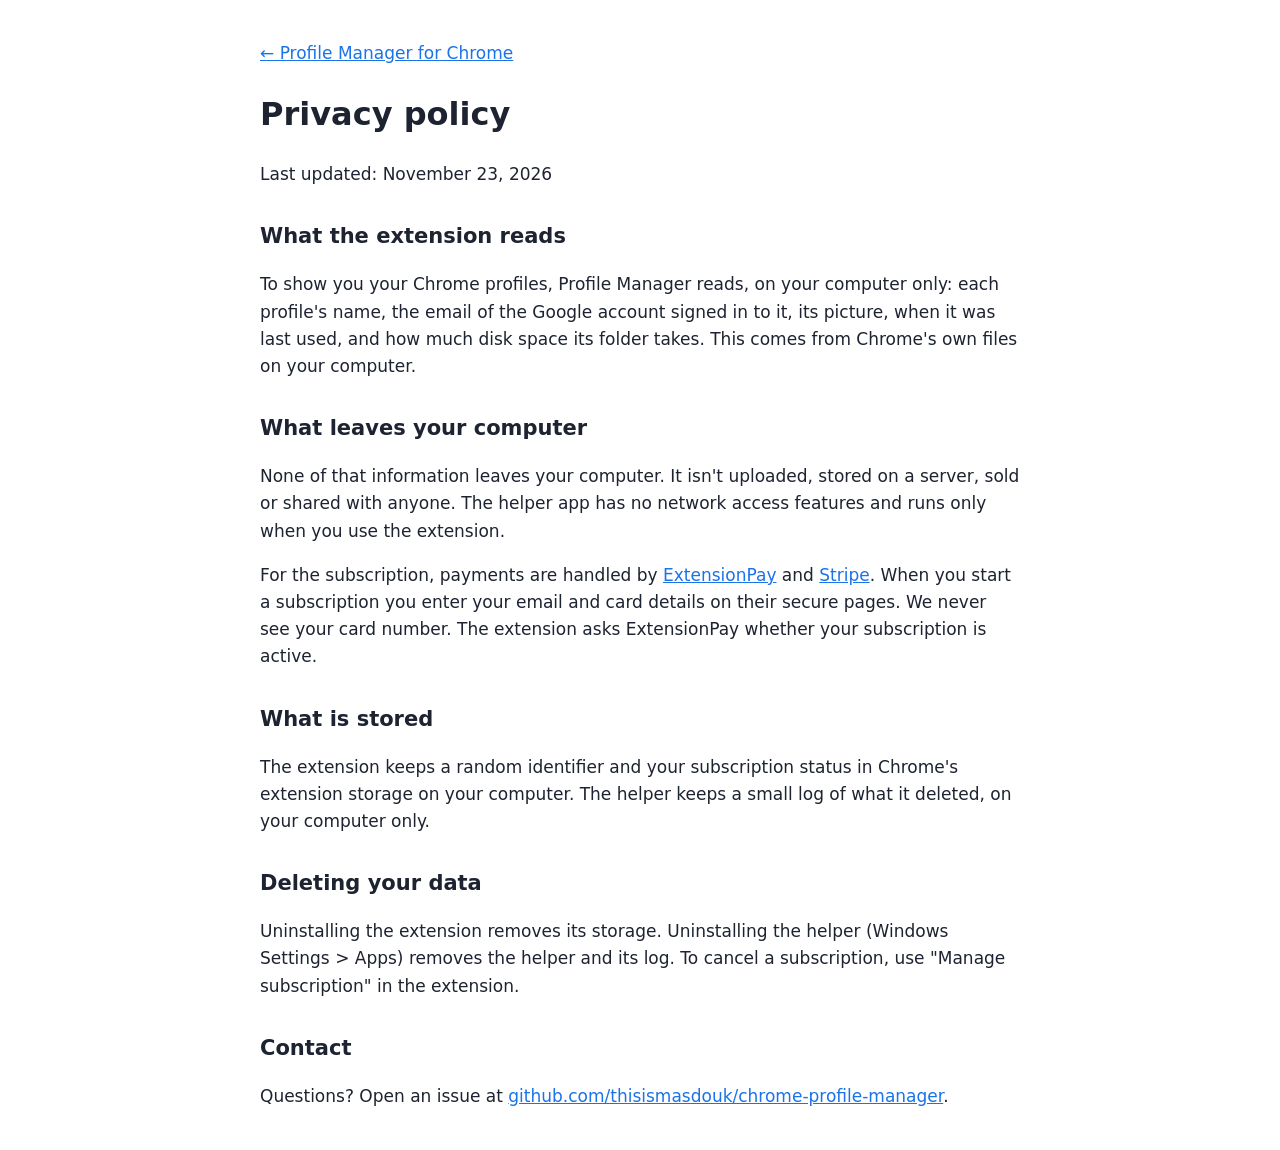
==== docs/privacy.html @ d7154f90 "Profile Manager: bulk delete Chrome profiles Chrome extension (MV3) plus a native-messaging helper (" ====
<!DOCTYPE html>
<html lang="en"><head><meta charset="utf-8"><meta name="viewport" content="width=device-width, initial-scale=1">
<title>Privacy Policy | Profile Manager for Chrome</title>
<meta name="description" content="Privacy policy for the Profile Manager Chrome extension and its helper app.">
<link rel="icon" href="img/icon.png">
<style>body{font:17px/1.6 system-ui,-apple-system,"Segoe UI",Roboto,sans-serif;color:#1d2330;max-width:760px;margin:40px auto;padding:0 24px}h1{font-size:32px}h2{font-size:21px;margin-top:32px}a{color:#1a73e8}</style>
</head><body>
<p><a href="./">← Profile Manager for Chrome</a></p>
<h1>Privacy policy</h1>
<p>Last updated: November 23, 2026</p>
<h2>What the extension reads</h2>
<p>To show you your Chrome profiles, Profile Manager reads, on your computer only: each profile's name, the email of the Google account signed in to it, its picture, when it was last used, and how much disk space its folder takes. This comes from Chrome's own files on your computer.</p>
<h2>What leaves your computer</h2>
<p>None of that information leaves your computer. It isn't uploaded, stored on a server, sold or shared with anyone. The helper app has no network access features and runs only when you use the extension.</p>
<p>For the subscription, payments are handled by <a href="https://extensionpay.com">ExtensionPay</a> and <a href="https://stripe.com">Stripe</a>. When you start a subscription you enter your email and card details on their secure pages. We never see your card number. The extension asks ExtensionPay whether your subscription is active.</p>
<h2>What is stored</h2>
<p>The extension keeps a random identifier and your subscription status in Chrome's extension storage on your computer. The helper keeps a small log of what it deleted, on your computer only.</p>
<h2>Deleting your data</h2>
<p>Uninstalling the extension removes its storage. Uninstalling the helper (Windows Settings &gt; Apps) removes the helper and its log. To cancel a subscription, use "Manage subscription" in the extension.</p>
<h2>Contact</h2>
<p>Questions? Open an issue at <a href="https://github.com/thisismasdouk/chrome-profile-manager/issues">github.com/thisismasdouk/chrome-profile-manager</a>.</p>
</body></html>
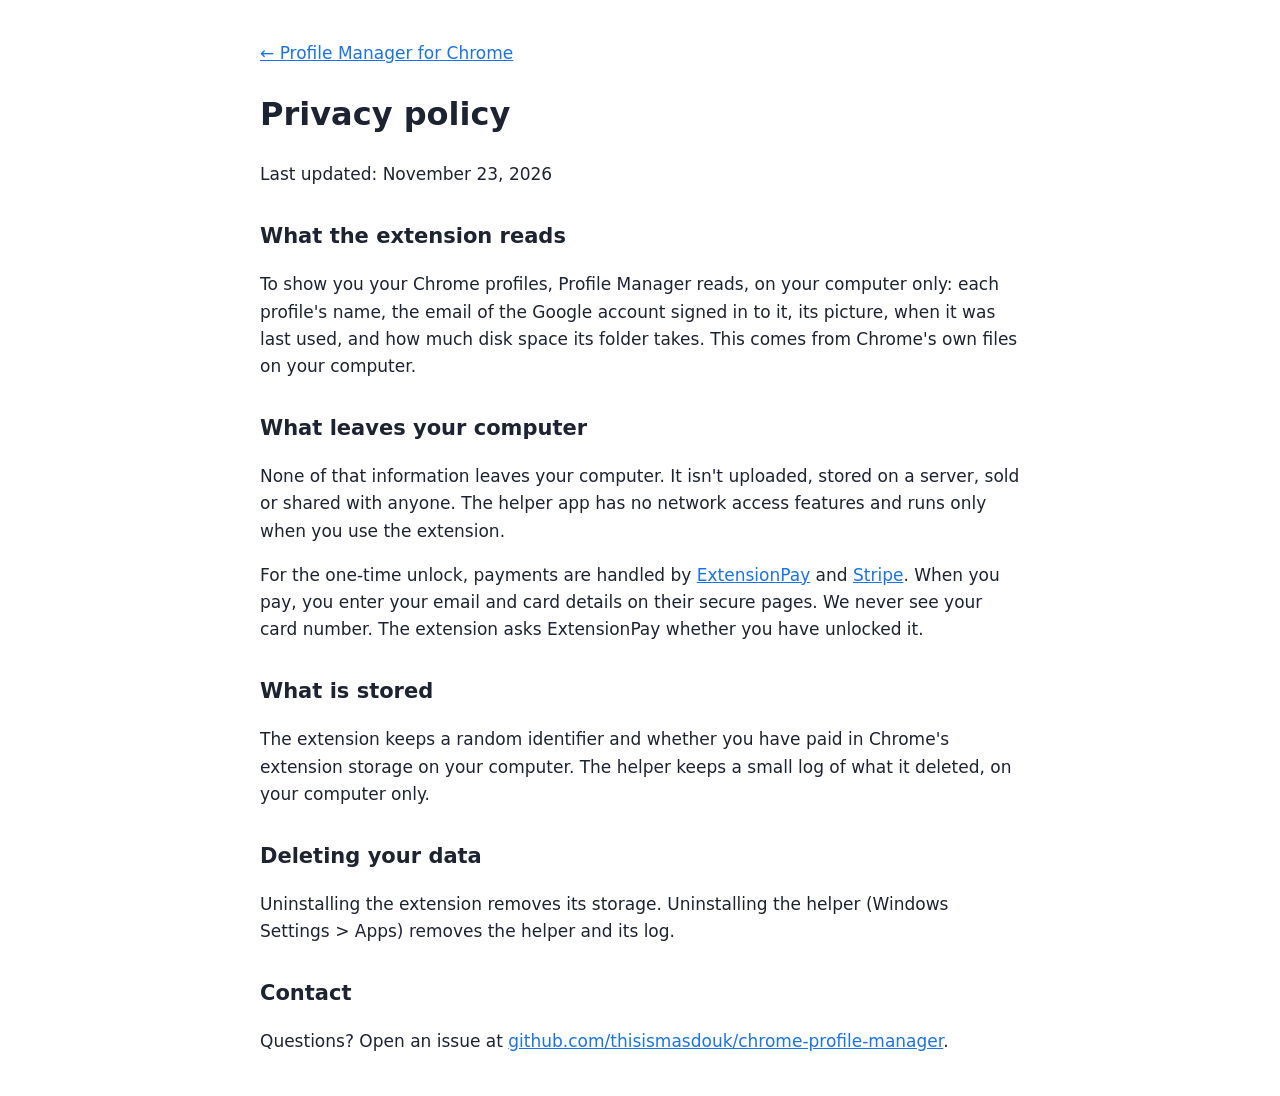
==== commit 054928bf: "Switch to one-time $4.99 unlock with 3 free deletions Co-Authored-By: Claude Opus 5.5 <noreply@anthr" ====
--- a/docs/privacy.html
+++ b/docs/privacy.html
@@ -12,11 +12,11 @@
 <p>To show you your Chrome profiles, Profile Manager reads, on your computer only: each profile's name, the email of the Google account signed in to it, its picture, when it was last used, and how much disk space its folder takes. This comes from Chrome's own files on your computer.</p>
 <h2>What leaves your computer</h2>
 <p>None of that information leaves your computer. It isn't uploaded, stored on a server, sold or shared with anyone. The helper app has no network access features and runs only when you use the extension.</p>
-<p>For the subscription, payments are handled by <a href="https://extensionpay.com">ExtensionPay</a> and <a href="https://stripe.com">Stripe</a>. When you start a subscription you enter your email and card details on their secure pages. We never see your card number. The extension asks ExtensionPay whether your subscription is active.</p>
+<p>For the one-time unlock, payments are handled by <a href="https://extensionpay.com">ExtensionPay</a> and <a href="https://stripe.com">Stripe</a>. When you pay, you enter your email and card details on their secure pages. We never see your card number. The extension asks ExtensionPay whether you have unlocked it.</p>
 <h2>What is stored</h2>
-<p>The extension keeps a random identifier and your subscription status in Chrome's extension storage on your computer. The helper keeps a small log of what it deleted, on your computer only.</p>
+<p>The extension keeps a random identifier and whether you have paid in Chrome's extension storage on your computer. The helper keeps a small log of what it deleted, on your computer only.</p>
 <h2>Deleting your data</h2>
-<p>Uninstalling the extension removes its storage. Uninstalling the helper (Windows Settings &gt; Apps) removes the helper and its log. To cancel a subscription, use "Manage subscription" in the extension.</p>
+<p>Uninstalling the extension removes its storage. Uninstalling the helper (Windows Settings &gt; Apps) removes the helper and its log.</p>
 <h2>Contact</h2>
 <p>Questions? Open an issue at <a href="https://github.com/thisismasdouk/chrome-profile-manager/issues">github.com/thisismasdouk/chrome-profile-manager</a>.</p>
 </body></html>
